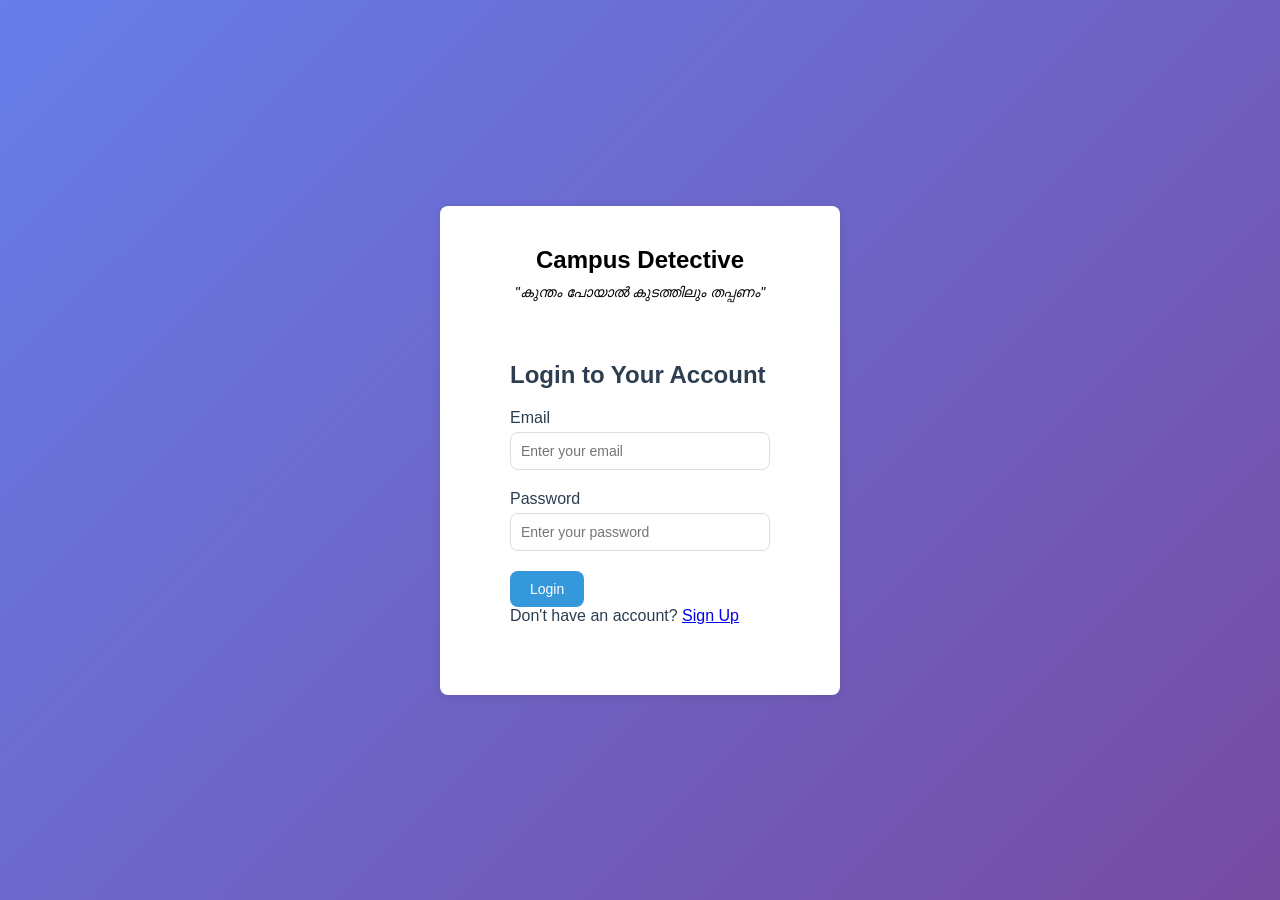
==== home.html @ ca376278 "initial commit" ====
<!DOCTYPE html>
<html lang="en">
<head>
    <meta charset="UTF-8">
    <meta name="viewport" content="width=device-width, initial-scale=1.0">
    <title>Campus Detective  - Home</title>
    <link rel="stylesheet" href="css/style.css">
</head>
<body>
    <nav class="navbar">
        <div class="nav-container">
            <h1 class="nav-logo"> Campus Detective </h1>
            <div class="nav-links">
                <a href="home.html" class="active">Home</a>
                <a href="report.html">Report Item</a>
                <a href="leaderboard.html">Leaderboard</a>
                <button id="logoutBtn" class="btn btn-logout">Logout</button>
            </div>
        </div>
    </nav>

    <main class="main-container">
        <div class="welcome-section">
            <p class="tagline-large">"കുന്തം പോയാൽ കുടത്തിലും തപ്പണം"</p>
            <p id="welcomeMessage" class="welcome-message"></p>
        </div>

        <div class="feed-controls">
            <div class="search-box">
                <input type="text" id="searchInput" placeholder="Search by item name...">
                <button id="searchBtn" class="btn btn-search">🔍 Search</button>
            </div>
            
            <div class="filter-buttons">
                <button class="btn filter-btn active" data-filter="all">All</button>
                <button class="btn filter-btn" data-filter="lost">Lost</button>
                <button class="btn filter-btn" data-filter="found">Found</button>
            </div>
        </div>

        <div id="itemsFeed" class="items-feed">
            <!-- Items will be dynamically loaded here -->
        </div>
    </main>

    <script src="js/home.js"></script>
</body>
</html>
---- css/style.css ----
/* Global Styles */
:root {
    --primary-color: #2c3e50;
    --secondary-color: #3498db;
    --success-color: #27ae60;
    --danger-color: #e74c3c;
    --warning-color: #f39c12;
    --light-bg: #ecf0f1;
    --dark-text: #2c3e50;
    --border-radius: 8px;
    --box-shadow: 0 2px 10px rgba(0,0,0,0.1);
}

* {
    margin: 0;
    padding: 0;
    box-sizing: border-box;
}

body {
    font-family: -apple-system, BlinkMacSystemFont, 'Segoe UI', Roboto, Oxygen, Ubuntu, sans-serif;
    background: linear-gradient(135deg, #667eea 0%, #764ba2 100%);
    min-height: 100vh;
    color: var(--dark-text);
}

/* Container Styles */
.container {
    display: flex;
    justify-content: center;
    align-items: center;
    min-height: 100vh;
    padding: 20px;
}

.main-container {
    max-width: 1200px;
    margin: 80px auto 20px;
    padding: 20px;
}

/* Auth Pages */
.auth-container {
    background: white;
    border-radius: var(--border-radius);
    box-shadow: var(--box-shadow);
    padding: 40px;
    width: 100%;
    max-width: 400px;
}

.logo {
    text-align: center;
    color: white;
    margin-bottom: 10px;
    font-size: 24px;
}

.tagline {
    text-align: center;
    color: rgba(255,255,255,0.9);
    font-style: italic;
    margin-bottom: 30px;
    font-size: 14px;
}

.tagline-large {
    text-align: center;
    color: white;
    font-size: 18px;
    font-style: italic;
    margin-bottom: 20px;
    padding: 10px;
    background: rgba(255,255,255,0.1);
    border-radius: var(--border-radius);
}

.auth-form {
    background: white;
    padding: 30px;
    border-radius: var(--border-radius);
}

.auth-form h2 {
    margin-bottom: 20px;
    color: var(--primary-color);
}

/* Navigation */
.navbar {
    background: white;
    box-shadow: var(--box-shadow);
    position: fixed;
    top: 0;
    left: 0;
    right: 0;
    z-index: 1000;
}

.nav-container {
    max-width: 1200px;
    margin: 0 auto;
    padding: 15px 20px;
    display: flex;
    justify-content: space-between;
    align-items: center;
}

.nav-logo {
    color: var(--primary-color);
    font-size: 20px;
}

.nav-links {
    display: flex;
    gap: 20px;
    align-items: center;
}

.nav-links a {
    text-decoration: none;
    color: var(--dark-text);
    font-weight: 500;
    transition: color 0.3s;
}

.nav-links a:hover,
.nav-links a.active {
    color: var(--secondary-color);
}

/* Form Styles */
.form-group {
    margin-bottom: 20px;
}

.form-group label {
    display: block;
    margin-bottom: 5px;
    font-weight: 500;
    color: var(--primary-color);
}

.form-group input,
.form-group textarea,
.form-group select {
    width: 100%;
    padding: 10px;
    border: 1px solid #ddd;
    border-radius: var(--border-radius);
    font-size: 14px;
    transition: border-color 0.3s;
}

.form-group input:focus,
.form-group textarea:focus,
.form-group select:focus {
    outline: none;
    border-color: var(--secondary-color);
}

.radio-group {
    display: flex;
    gap: 20px;
}

.radio-label {
    display: flex;
    align-items: center;
    gap: 5px;
    cursor: pointer;
}

/* Button Styles */
.btn {
    padding: 10px 20px;
    border: none;
    border-radius: var(--border-radius);
    font-size: 14px;
    font-weight: 500;
    cursor: pointer;
    transition: all 0.3s ease;
}

.btn:hover {
    transform: translateY(-2px);
    box-shadow: 0 5px 15px rgba(0,0,0,0.2);
}

.btn-primary {
    background: var(--secondary-color);
    color: white;
}

.btn-primary:hover {
    background: #2980b9;
}

.btn-logout {
    background: var(--danger-color);
    color: white;
    padding: 8px 16px;
}

.btn-logout:hover {
    background: #c0392b;
}

.btn-search {
    background: var(--primary-color);
    color: white;
}

.filter-btn {
    background: white;
    color: var(--dark-text);
    border: 1px solid #ddd;
}

.filter-btn.active {
    background: var(--secondary-color);
    color: white;
    border-color: var(--secondary-color);
}

.btn-large {
    width: 100%;
    padding: 12px;
    font-size: 16px;
}

/* Feed Controls */
.feed-controls {
    background: white;
    padding: 20px;
    border-radius: var(--border-radius);
    margin-bottom: 20px;
}

.search-box {
    display: flex;
    gap: 10px;
    margin-bottom: 15px;
}

.search-box input {
    flex: 1;
    padding: 10px;
    border: 1px solid #ddd;
    border-radius: var(--border-radius);
    font-size: 14px;
}

.filter-buttons {
    display: flex;
    gap: 10px;
    flex-wrap: wrap;
}

/* Items Feed */
.items-feed {
    display: grid;
    grid-template-columns: repeat(auto-fill, minmax(300px, 1fr));
    gap: 20px;
}

.item-card {
    background: white;
    border-radius: var(--border-radius);
    overflow: hidden;
    box-shadow: var(--box-shadow);
    transition: transform 0.3s;
}

.item-card:hover {
    transform: translateY(-5px);
    box-shadow: 0 5px 20px rgba(0,0,0,0.15);
}

.item-image {
    width: 100%;
    height: 200px;
    object-fit: cover;
}

.item-content {
    padding: 15px;
}

.item-header {
    display: flex;
    justify-content: space-between;
    align-items: center;
    margin-bottom: 10px;
}

.item-name {
    font-size: 18px;
    font-weight: 600;
    color: var(--primary-color);
}

.item-type {
    padding: 4px 8px;
    border-radius: 4px;
    font-size: 12px;
    font-weight: 500;
}

.item-type.lost {
    background: #fee;
    color: var(--danger-color);
}

.item-type.found {
    background: #e8f5e9;
    color: var(--success-color);
}

.item-location {
    color: #666;
    font-size: 14px;
    margin-bottom: 5px;
}

.item-location::before {
    content: "📍 ";
}

.item-date {
    color: #999;
    font-size: 12px;
    margin-bottom: 10px;
}

.item-description {
    color: var(--dark-text);
    font-size: 14px;
    line-height: 1.6;
    margin-bottom: 15px;
}

.item-footer {
    display: flex;
    justify-content: space-between;
    align-items: center;
    border-top: 1px solid #eee;
    padding-top: 15px;
}

.item-reporter {
    color: #999;
    font-size: 12px;
}

.mark-returned-btn {
    background: var(--success-color);
    color: white;
    padding: 6px 12px;
    font-size: 12px;
}

.mark-returned-btn:hover {
    background: #219a52;
}

/* Leaderboard Styles */
.leaderboard-container {
    background: white;
    border-radius: var(--border-radius);
    padding: 30px;
    box-shadow: var(--box-shadow);
}

.leaderboard-container h2 {
    color: var(--primary-color);
    margin-bottom: 10px;
    text-align: center;
}

.leaderboard-subtitle {
    text-align: center;
    color: #666;
    margin-bottom: 30px;
}

.leaderboard-list {
    margin-bottom: 20px;
}

.leaderboard-item {
    display: flex;
    align-items: center;
    padding: 15px;
    border-bottom: 1px solid #eee;
    transition: background-color 0.3s;
}

.leaderboard-item:hover {
    background-color: #f9f9f9;
}

.leaderboard-item.current-user {
    background-color: #e3f2fd;
    border-radius: var(--border-radius);
}

.rank {
    width: 50px;
    font-size: 20px;
    font-weight: 600;
    color: var(--secondary-color);
}

.user-info {
    flex: 1;
}

.user-name {
    font-weight: 600;
    color: var(--primary-color);
}

.user-campusid {
    font-size: 12px;
    color: #666;
}

.user-points {
    text-align: right;
}

.points-badge {
    background: var(--warning-color);
    color: white;
    padding: 5px 10px;
    border-radius: 20px;
    font-size: 12px;
    font-weight: 500;
}

.current-user-rank {
    margin-top: 20px;
    border-top: 2px solid #eee;
    padding-top: 20px;
}

/* Image Preview */
.image-preview {
    margin-top: 10px;
    max-width: 200px;
    border-radius: var(--border-radius);
    overflow: hidden;
}

.image-preview img {
    width: 100%;
    height: auto;
}

/* Welcome Section */
.welcome-section {
    margin-bottom: 30px;
}

.welcome-message {
    text-align: center;
    color: white;
    font-size: 16px;
    margin-top: 10px;
}

/* No Data */
.no-data {
    text-align: center;
    color: #999;
    padding: 40px;
    font-style: italic;
}

/* Responsive Design */
@media (max-width: 768px) {
    .nav-container {
        flex-direction: column;
        gap: 10px;
    }
    
    .nav-links {
        flex-wrap: wrap;
        justify-content: center;
    }
    
    .items-feed {
        grid-template-columns: 1fr;
    }
    
    .filter-buttons {
        justify-content: center;
    }
    
    .leaderboard-item {
        flex-direction: column;
        text-align: center;
        gap: 10px;
    }
    
    .rank {
        width: auto;
    }
    
    .user-points {
        text-align: center;
    }
}

@media (max-width: 480px) {
    .auth-container {
        padding: 20px;
    }
    
    .auth-form {
        padding: 20px;
    }
    
    .search-box {
        flex-direction: column;
    }
}
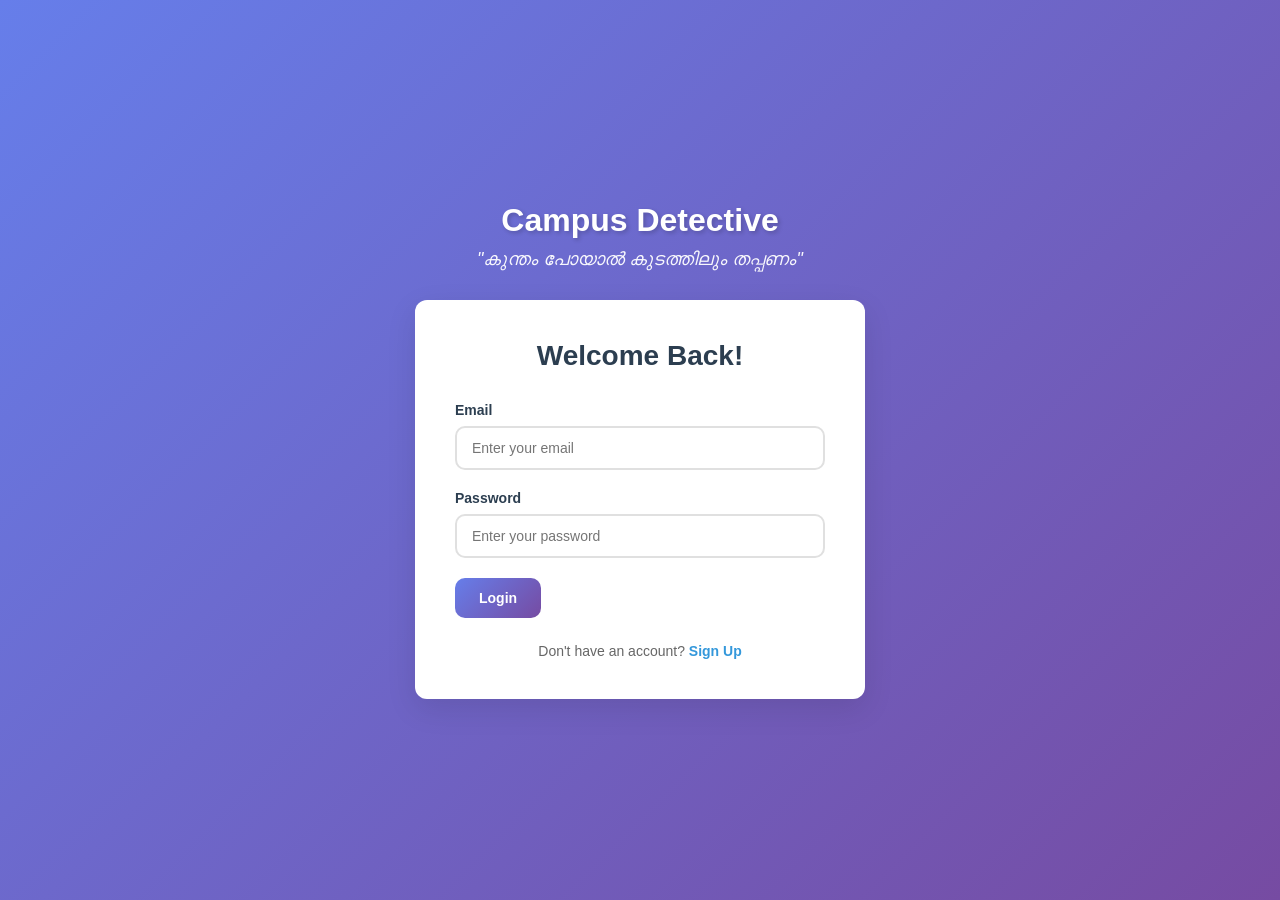
==== commit aa574e00: "initial commit" ====
--- a/home.html
+++ b/home.html
@@ -3,13 +3,13 @@
 <head>
     <meta charset="UTF-8">
     <meta name="viewport" content="width=device-width, initial-scale=1.0">
-    <title>Campus Detective  - Home</title>
+    <title>Campus Detective - Home</title>
     <link rel="stylesheet" href="css/style.css">
 </head>
 <body>
     <nav class="navbar">
         <div class="nav-container">
-            <h1 class="nav-logo"> Campus Detective </h1>
+            <h1 class="nav-logo">Campus Detective</h1>
             <div class="nav-links">
                 <a href="home.html" class="active">Home</a>
                 <a href="report.html">Report Item</a>
@@ -22,7 +22,7 @@
     <main class="main-container">
         <div class="welcome-section">
             <p class="tagline-large">"കുന്തം പോയാൽ കുടത്തിലും തപ്പണം"</p>
-            <p id="welcomeMessage" class="welcome-message"></p>
+            <div id="welcomeMessage" class="welcome-message"></div>
         </div>
 
         <div class="feed-controls">
@@ -39,7 +39,7 @@
         </div>
 
         <div id="itemsFeed" class="items-feed">
-            <!-- Items will be dynamically loaded here -->
+            <!-- Items will be loaded here -->
         </div>
     </main>
 
--- a/css/style.css
+++ b/css/style.css
@@ -7,8 +7,8 @@
     --warning-color: #f39c12;
     --light-bg: #ecf0f1;
     --dark-text: #2c3e50;
-    --border-radius: 8px;
-    --box-shadow: 0 2px 10px rgba(0,0,0,0.1);
+    --border-radius: 12px;
+    --box-shadow: 0 10px 30px rgba(0,0,0,0.1);
 }
 
 * {
@@ -41,60 +41,66 @@
 
 /* Auth Pages */
 .auth-container {
+    width: 100%;
+    max-width: 450px;
+}
+
+.logo {
+    text-align: center;
+    color: white;
+    font-size: 32px;
+    margin-bottom: 10px;
+    font-weight: bold;
+    text-shadow: 2px 2px 4px rgba(0,0,0,0.2);
+}
+
+.tagline {
+    text-align: center;
+    color: rgba(255,255,255,0.95);
+    font-style: italic;
+    margin-bottom: 30px;
+    font-size: 18px;
+    font-weight: 500;
+}
+
+.tagline-large {
+    text-align: center;
+    color: white;
+    font-size: 20px;
+    font-style: italic;
+    margin-bottom: 20px;
+    padding: 15px;
+    background: rgba(255,255,255,0.15);
+    border-radius: 50px;
+    backdrop-filter: blur(10px);
+    font-weight: 500;
+}
+
+.auth-form {
     background: white;
+    padding: 40px;
     border-radius: var(--border-radius);
     box-shadow: var(--box-shadow);
-    padding: 40px;
-    width: 100%;
-    max-width: 400px;
-}
-
-.logo {
-    text-align: center;
-    color: white;
-    margin-bottom: 10px;
-    font-size: 24px;
-}
-
-.tagline {
-    text-align: center;
-    color: rgba(255,255,255,0.9);
-    font-style: italic;
+}
+
+.auth-form h2 {
+    color: var(--primary-color);
     margin-bottom: 30px;
-    font-size: 14px;
-}
-
-.tagline-large {
-    text-align: center;
-    color: white;
-    font-size: 18px;
-    font-style: italic;
-    margin-bottom: 20px;
-    padding: 10px;
-    background: rgba(255,255,255,0.1);
-    border-radius: var(--border-radius);
-}
-
-.auth-form {
-    background: white;
-    padding: 30px;
-    border-radius: var(--border-radius);
-}
-
-.auth-form h2 {
-    margin-bottom: 20px;
-    color: var(--primary-color);
+    text-align: center;
+    font-size: 28px;
 }
 
 /* Navigation */
 .navbar {
     background: white;
-    box-shadow: var(--box-shadow);
+    box-shadow: 0 2px 20px rgba(0,0,0,0.1);
     position: fixed;
     top: 0;
     left: 0;
     right: 0;
     z-index: 1000;
+    backdrop-filter: blur(10px);
+    background: rgba(255,255,255,0.95);
 }
 
 .nav-container {
@@ -108,12 +114,13 @@
 
 .nav-logo {
     color: var(--primary-color);
-    font-size: 20px;
+    font-size: 24px;
+    font-weight: bold;
 }
 
 .nav-links {
     display: flex;
-    gap: 20px;
+    gap: 25px;
     align-items: center;
 }
 
@@ -121,12 +128,15 @@
     text-decoration: none;
     color: var(--dark-text);
     font-weight: 500;
-    transition: color 0.3s;
+    transition: all 0.3s;
+    padding: 8px 16px;
+    border-radius: 20px;
 }
 
 .nav-links a:hover,
 .nav-links a.active {
     color: var(--secondary-color);
+    background: rgba(52, 152, 219, 0.1);
 }
 
 /* Form Styles */
@@ -136,50 +146,62 @@
 
 .form-group label {
     display: block;
-    margin-bottom: 5px;
-    font-weight: 500;
+    margin-bottom: 8px;
+    font-weight: 600;
     color: var(--primary-color);
+    font-size: 14px;
 }
 
 .form-group input,
-.form-group textarea,
-.form-group select {
+.form-group textarea {
     width: 100%;
-    padding: 10px;
-    border: 1px solid #ddd;
-    border-radius: var(--border-radius);
+    padding: 12px 15px;
+    border: 2px solid #e0e0e0;
+    border-radius: 10px;
     font-size: 14px;
-    transition: border-color 0.3s;
+    transition: all 0.3s;
 }
 
 .form-group input:focus,
-.form-group textarea:focus,
-.form-group select:focus {
+.form-group textarea:focus {
     outline: none;
     border-color: var(--secondary-color);
+    box-shadow: 0 0 0 3px rgba(52, 152, 219, 0.1);
 }
 
 .radio-group {
     display: flex;
-    gap: 20px;
+    gap: 30px;
+    padding: 10px 0;
 }
 
 .radio-label {
     display: flex;
     align-items: center;
-    gap: 5px;
+    gap: 8px;
+    cursor: pointer;
+    font-weight: 500;
+}
+
+.radio-label input[type="radio"] {
+    width: 18px;
+    height: 18px;
     cursor: pointer;
 }
 
 /* Button Styles */
 .btn {
-    padding: 10px 20px;
+    padding: 12px 24px;
     border: none;
-    border-radius: var(--border-radius);
+    border-radius: 10px;
     font-size: 14px;
-    font-weight: 500;
+    font-weight: 600;
     cursor: pointer;
     transition: all 0.3s ease;
+    display: inline-flex;
+    align-items: center;
+    justify-content: center;
+    gap: 8px;
 }
 
 .btn:hover {
@@ -187,23 +209,18 @@
     box-shadow: 0 5px 15px rgba(0,0,0,0.2);
 }
 
+.btn:active {
+    transform: translateY(0);
+}
+
 .btn-primary {
-    background: var(--secondary-color);
-    color: white;
-}
-
-.btn-primary:hover {
-    background: #2980b9;
+    background: linear-gradient(135deg, #667eea 0%, #764ba2 100%);
+    color: white;
 }
 
 .btn-logout {
     background: var(--danger-color);
     color: white;
-    padding: 8px 16px;
-}
-
-.btn-logout:hover {
-    background: #c0392b;
 }
 
 .btn-search {
@@ -214,7 +231,7 @@
 .filter-btn {
     background: white;
     color: var(--dark-text);
-    border: 1px solid #ddd;
+    border: 2px solid #e0e0e0;
 }
 
 .filter-btn.active {
@@ -225,29 +242,30 @@
 
 .btn-large {
     width: 100%;
-    padding: 12px;
+    padding: 15px;
     font-size: 16px;
 }
 
 /* Feed Controls */
 .feed-controls {
     background: white;
-    padding: 20px;
+    padding: 25px;
     border-radius: var(--border-radius);
+    margin-bottom: 30px;
+    box-shadow: var(--box-shadow);
+}
+
+.search-box {
+    display: flex;
+    gap: 10px;
     margin-bottom: 20px;
-}
-
-.search-box {
-    display: flex;
-    gap: 10px;
-    margin-bottom: 15px;
 }
 
 .search-box input {
     flex: 1;
-    padding: 10px;
-    border: 1px solid #ddd;
-    border-radius: var(--border-radius);
+    padding: 12px 15px;
+    border: 2px solid #e0e0e0;
+    border-radius: 10px;
     font-size: 14px;
 }
 
@@ -260,8 +278,8 @@
 /* Items Feed */
 .items-feed {
     display: grid;
-    grid-template-columns: repeat(auto-fill, minmax(300px, 1fr));
-    gap: 20px;
+    grid-template-columns: repeat(auto-fill, minmax(350px, 1fr));
+    gap: 25px;
 }
 
 .item-card {
@@ -269,42 +287,44 @@
     border-radius: var(--border-radius);
     overflow: hidden;
     box-shadow: var(--box-shadow);
-    transition: transform 0.3s;
+    transition: all 0.3s;
 }
 
 .item-card:hover {
     transform: translateY(-5px);
-    box-shadow: 0 5px 20px rgba(0,0,0,0.15);
+    box-shadow: 0 15px 40px rgba(0,0,0,0.15);
 }
 
 .item-image {
     width: 100%;
-    height: 200px;
+    height: 220px;
     object-fit: cover;
+    border-bottom: 3px solid var(--secondary-color);
 }
 
 .item-content {
-    padding: 15px;
+    padding: 20px;
 }
 
 .item-header {
     display: flex;
     justify-content: space-between;
     align-items: center;
-    margin-bottom: 10px;
+    margin-bottom: 15px;
 }
 
 .item-name {
-    font-size: 18px;
+    font-size: 20px;
+    font-weight: 700;
+    color: var(--primary-color);
+}
+
+.item-type {
+    padding: 6px 12px;
+    border-radius: 20px;
+    font-size: 12px;
     font-weight: 600;
-    color: var(--primary-color);
-}
-
-.item-type {
-    padding: 4px 8px;
-    border-radius: 4px;
-    font-size: 12px;
-    font-weight: 500;
+    text-transform: uppercase;
 }
 
 .item-type.lost {
@@ -319,18 +339,28 @@
 
 .item-location {
     color: #666;
-    font-size: 14px;
-    margin-bottom: 5px;
+    font-size: 15px;
+    margin-bottom: 8px;
+    display: flex;
+    align-items: center;
+    gap: 5px;
 }
 
 .item-location::before {
-    content: "📍 ";
+    content: "📍";
 }
 
 .item-date {
     color: #999;
-    font-size: 12px;
-    margin-bottom: 10px;
+    font-size: 13px;
+    margin-bottom: 12px;
+    display: flex;
+    align-items: center;
+    gap: 5px;
+}
+
+.item-date::before {
+    content: "📅";
 }
 
 .item-description {
@@ -338,37 +368,75 @@
     font-size: 14px;
     line-height: 1.6;
     margin-bottom: 15px;
+    padding: 10px 0;
+    border-top: 1px solid #eee;
+    border-bottom: 1px solid #eee;
+}
+
+/* Contact Info Styles */
+.item-contact {
+    background: #f8f9fa;
+    padding: 12px;
+    border-radius: 8px;
+    margin-bottom: 15px;
+    display: flex;
+    align-items: center;
+    gap: 10px;
+    border-left: 4px solid var(--secondary-color);
+}
+
+.contact-label {
+    font-weight: 600;
+    color: var(--primary-color);
+    font-size: 13px;
+}
+
+.contact-value {
+    color: var(--secondary-color);
+    font-weight: 500;
+    word-break: break-all;
+}
+
+.contact-icon {
+    font-size: 18px;
 }
 
 .item-footer {
     display: flex;
     justify-content: space-between;
     align-items: center;
-    border-top: 1px solid #eee;
     padding-top: 15px;
+    border-top: 2px solid #eee;
 }
 
 .item-reporter {
-    color: #999;
-    font-size: 12px;
+    color: #666;
+    font-size: 13px;
+    display: flex;
+    align-items: center;
+    gap: 5px;
+}
+
+.item-reporter::before {
+    content: "👤";
 }
 
 .mark-returned-btn {
-    background: var(--success-color);
-    color: white;
-    padding: 6px 12px;
-    font-size: 12px;
+    background: linear-gradient(135deg, #27ae60 0%, #2ecc71 100%);
+    color: white;
+    padding: 8px 16px;
+    font-size: 13px;
 }
 
 .mark-returned-btn:hover {
-    background: #219a52;
+    background: linear-gradient(135deg, #219a52 0%, #27ae60 100%);
 }
 
 /* Leaderboard Styles */
 .leaderboard-container {
     background: white;
     border-radius: var(--border-radius);
-    padding: 30px;
+    padding: 40px;
     box-shadow: var(--box-shadow);
 }
 
@@ -376,39 +444,44 @@
     color: var(--primary-color);
     margin-bottom: 10px;
     text-align: center;
+    font-size: 32px;
 }
 
 .leaderboard-subtitle {
     text-align: center;
     color: #666;
+    margin-bottom: 40px;
+    font-size: 16px;
+}
+
+.leaderboard-list {
     margin-bottom: 30px;
 }
 
-.leaderboard-list {
-    margin-bottom: 20px;
-}
-
 .leaderboard-item {
     display: flex;
     align-items: center;
-    padding: 15px;
+    padding: 20px;
     border-bottom: 1px solid #eee;
-    transition: background-color 0.3s;
+    transition: all 0.3s;
+    background: white;
 }
 
 .leaderboard-item:hover {
-    background-color: #f9f9f9;
+    background: #f8f9fa;
+    transform: translateX(5px);
 }
 
 .leaderboard-item.current-user {
-    background-color: #e3f2fd;
-    border-radius: var(--border-radius);
+    background: linear-gradient(135deg, #f3f9ff 0%, #e3f2fd 100%);
+    border-radius: 10px;
+    border: 2px solid var(--secondary-color);
 }
 
 .rank {
-    width: 50px;
-    font-size: 20px;
-    font-weight: 600;
+    width: 60px;
+    font-size: 24px;
+    font-weight: 700;
     color: var(--secondary-color);
 }
 
@@ -417,13 +490,21 @@
 }
 
 .user-name {
-    font-weight: 600;
+    font-weight: 700;
     color: var(--primary-color);
+    font-size: 18px;
+    margin-bottom: 4px;
 }
 
 .user-campusid {
+    font-size: 13px;
+    color: #666;
+    margin-bottom: 2px;
+}
+
+.user-email {
     font-size: 12px;
-    color: #666;
+    color: #999;
 }
 
 .user-points {
@@ -431,26 +512,44 @@
 }
 
 .points-badge {
-    background: var(--warning-color);
-    color: white;
-    padding: 5px 10px;
-    border-radius: 20px;
-    font-size: 12px;
-    font-weight: 500;
+    background: linear-gradient(135deg, #f39c12 0%, #f1c40f 100%);
+    color: white;
+    padding: 8px 16px;
+    border-radius: 30px;
+    font-size: 14px;
+    font-weight: 600;
+    box-shadow: 0 4px 10px rgba(243, 156, 18, 0.3);
 }
 
 .current-user-rank {
-    margin-top: 20px;
-    border-top: 2px solid #eee;
-    padding-top: 20px;
+    margin-top: 30px;
+    border-top: 3px solid #eee;
+    padding-top: 30px;
+}
+
+/* Welcome Section */
+.welcome-section {
+    margin-bottom: 30px;
+}
+
+.welcome-message {
+    text-align: center;
+    color: white;
+    font-size: 18px;
+    margin-top: 15px;
+    padding: 15px;
+    background: rgba(255,255,255,0.15);
+    border-radius: 50px;
+    backdrop-filter: blur(10px);
 }
 
 /* Image Preview */
 .image-preview {
-    margin-top: 10px;
+    margin-top: 15px;
     max-width: 200px;
-    border-radius: var(--border-radius);
+    border-radius: 10px;
     overflow: hidden;
+    box-shadow: var(--box-shadow);
 }
 
 .image-preview img {
@@ -458,31 +557,38 @@
     height: auto;
 }
 
-/* Welcome Section */
-.welcome-section {
-    margin-bottom: 30px;
-}
-
-.welcome-message {
-    text-align: center;
-    color: white;
-    font-size: 16px;
-    margin-top: 10px;
-}
-
 /* No Data */
 .no-data {
     text-align: center;
     color: #999;
-    padding: 40px;
+    padding: 60px;
     font-style: italic;
+    font-size: 16px;
+}
+
+/* Auth Link */
+.auth-link {
+    text-align: center;
+    margin-top: 25px;
+    color: #666;
+    font-size: 14px;
+}
+
+.auth-link a {
+    color: var(--secondary-color);
+    text-decoration: none;
+    font-weight: 600;
+}
+
+.auth-link a:hover {
+    text-decoration: underline;
 }
 
 /* Responsive Design */
 @media (max-width: 768px) {
     .nav-container {
         flex-direction: column;
-        gap: 10px;
+        gap: 15px;
     }
     
     .nav-links {
@@ -501,7 +607,7 @@
     .leaderboard-item {
         flex-direction: column;
         text-align: center;
-        gap: 10px;
+        gap: 15px;
     }
     
     .rank {
@@ -511,18 +617,46 @@
     .user-points {
         text-align: center;
     }
-}
-
-@media (max-width: 480px) {
-    .auth-container {
-        padding: 20px;
-    }
-    
-    .auth-form {
-        padding: 20px;
-    }
     
     .search-box {
         flex-direction: column;
     }
+    
+    .tagline-large {
+        font-size: 16px;
+    }
+}
+
+@media (max-width: 480px) {
+    .auth-form {
+        padding: 25px;
+    }
+    
+    .auth-form h2 {
+        font-size: 24px;
+    }
+    
+    .logo {
+        font-size: 24px;
+    }
+    
+    .tagline {
+        font-size: 14px;
+    }
+}
+
+/* Animations */
+@keyframes fadeIn {
+    from {
+        opacity: 0;
+        transform: translateY(20px);
+    }
+    to {
+        opacity: 1;
+        transform: translateY(0);
+    }
+}
+
+.item-card {
+    animation: fadeIn 0.5s ease-out;
 }
